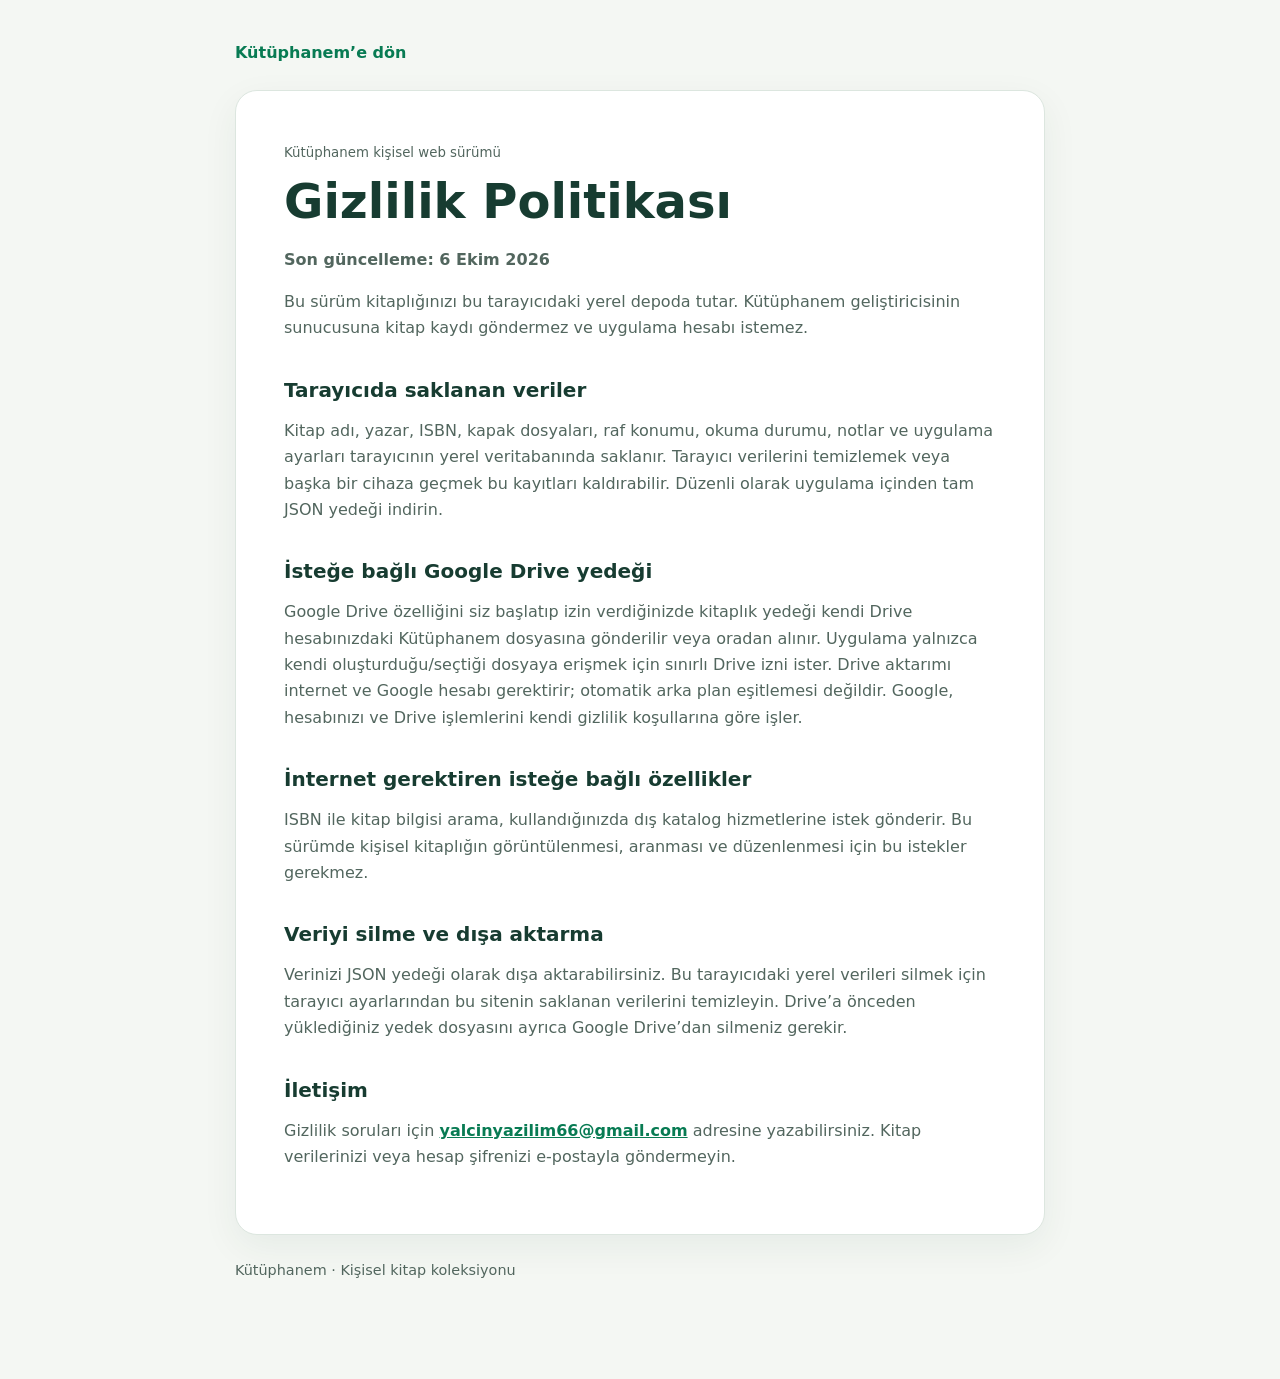
==== gizlilik.html @ f721af59 "Kütüphanem kişisel Web sürümünü yayımla" ====
<!doctype html>
<html lang="tr">
<head>
  <meta charset="utf-8" />
  <meta name="viewport" content="width=device-width, initial-scale=1" />
  <meta name="theme-color" content="#143f32" />
  <title>Gizlilik Politikası · Kütüphanem</title>
  <style>
    :root{color-scheme:light;--ink:#173c31;--muted:#52665e;--paper:#f4f7f3;--card:#fff;--line:#dce6df;--accent:#087b53}
    *{box-sizing:border-box}body{margin:0;background:var(--paper);color:var(--ink);font:16px/1.65 system-ui,-apple-system,"Segoe UI",sans-serif}
    main{max-width:850px;margin:40px auto;padding:0 20px 56px}.card{background:var(--card);border:1px solid var(--line);border-radius:22px;padding:clamp(22px,5vw,48px);box-shadow:0 12px 36px #173c3110}
    h1,h2{line-height:1.2}h1{font-size:clamp(2rem,6vw,3rem);margin:.15em 0}h2{font-size:1.25rem;margin:1.8em 0 .45em}p,li{color:var(--muted)}a{color:var(--accent);font-weight:650}header{margin-bottom:24px}header a{text-decoration:none}small,footer{color:var(--muted)}footer{margin-top:24px;font-size:.9rem}
  </style>
</head>
<body><main>
  <header><a href="/">Kütüphanem’e dön</a></header>
  <article class="card">
    <small>Kütüphanem kişisel web sürümü</small>
    <h1>Gizlilik Politikası</h1>
    <p><strong>Son güncelleme: 6 Ekim 2026</strong></p>
    <p>Bu sürüm kitaplığınızı bu tarayıcıdaki yerel depoda tutar. Kütüphanem geliştiricisinin sunucusuna kitap kaydı göndermez ve uygulama hesabı istemez.</p>
    <h2>Tarayıcıda saklanan veriler</h2>
    <p>Kitap adı, yazar, ISBN, kapak dosyaları, raf konumu, okuma durumu, notlar ve uygulama ayarları tarayıcının yerel veritabanında saklanır. Tarayıcı verilerini temizlemek veya başka bir cihaza geçmek bu kayıtları kaldırabilir. Düzenli olarak uygulama içinden tam JSON yedeği indirin.</p>
    <h2>İsteğe bağlı Google Drive yedeği</h2>
    <p>Google Drive özelliğini siz başlatıp izin verdiğinizde kitaplık yedeği kendi Drive hesabınızdaki Kütüphanem dosyasına gönderilir veya oradan alınır. Uygulama yalnızca kendi oluşturduğu/seçtiği dosyaya erişmek için sınırlı Drive izni ister. Drive aktarımı internet ve Google hesabı gerektirir; otomatik arka plan eşitlemesi değildir. Google, hesabınızı ve Drive işlemlerini kendi gizlilik koşullarına göre işler.</p>
    <h2>İnternet gerektiren isteğe bağlı özellikler</h2>
    <p>ISBN ile kitap bilgisi arama, kullandığınızda dış katalog hizmetlerine istek gönderir. Bu sürümde kişisel kitaplığın görüntülenmesi, aranması ve düzenlenmesi için bu istekler gerekmez.</p>
    <h2>Veriyi silme ve dışa aktarma</h2>
    <p>Verinizi JSON yedeği olarak dışa aktarabilirsiniz. Bu tarayıcıdaki yerel verileri silmek için tarayıcı ayarlarından bu sitenin saklanan verilerini temizleyin. Drive’a önceden yüklediğiniz yedek dosyasını ayrıca Google Drive’dan silmeniz gerekir.</p>
    <h2>İletişim</h2>
    <p>Gizlilik soruları için <a href="mailto:yalcinyazilim66@gmail.com?subject=K%C3%BCt%C3%BCphanem%20gizlilik%20sorusu">yalcinyazilim66@gmail.com</a> adresine yazabilirsiniz. Kitap verilerinizi veya hesap şifrenizi e-postayla göndermeyin.</p>
  </article>
  <footer>Kütüphanem · Kişisel kitap koleksiyonu</footer>
</main></body>
</html>
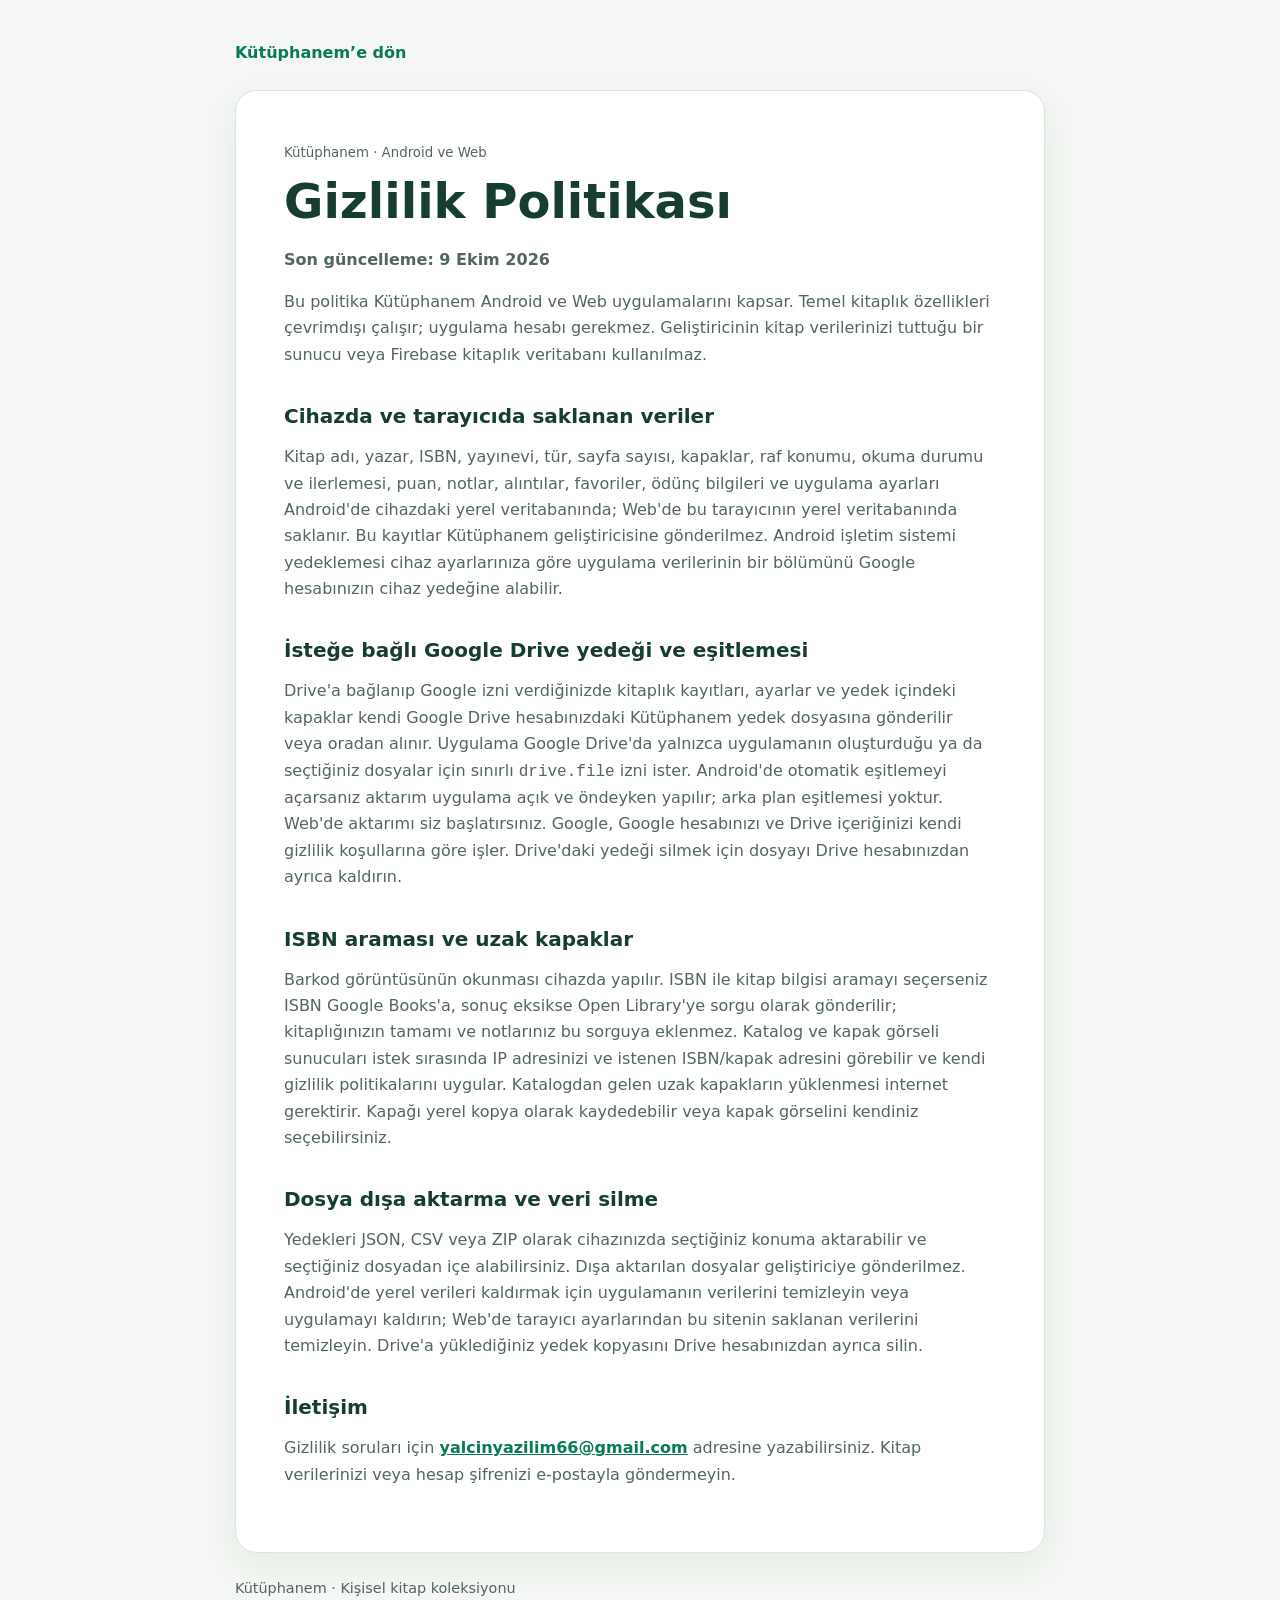
==== commit a5f23277: "Update privacy policy for Android and web" ====
--- a/gizlilik.html
+++ b/gizlilik.html
@@ -15,18 +15,18 @@
 <body><main>
   <header><a href="/">Kütüphanem’e dön</a></header>
   <article class="card">
-    <small>Kütüphanem kişisel web sürümü</small>
+    <small>Kütüphanem · Android ve Web</small>
     <h1>Gizlilik Politikası</h1>
-    <p><strong>Son güncelleme: 6 Ekim 2026</strong></p>
-    <p>Bu sürüm kitaplığınızı bu tarayıcıdaki yerel depoda tutar. Kütüphanem geliştiricisinin sunucusuna kitap kaydı göndermez ve uygulama hesabı istemez.</p>
-    <h2>Tarayıcıda saklanan veriler</h2>
-    <p>Kitap adı, yazar, ISBN, kapak dosyaları, raf konumu, okuma durumu, notlar ve uygulama ayarları tarayıcının yerel veritabanında saklanır. Tarayıcı verilerini temizlemek veya başka bir cihaza geçmek bu kayıtları kaldırabilir. Düzenli olarak uygulama içinden tam JSON yedeği indirin.</p>
-    <h2>İsteğe bağlı Google Drive yedeği</h2>
-    <p>Google Drive özelliğini siz başlatıp izin verdiğinizde kitaplık yedeği kendi Drive hesabınızdaki Kütüphanem dosyasına gönderilir veya oradan alınır. Uygulama yalnızca kendi oluşturduğu/seçtiği dosyaya erişmek için sınırlı Drive izni ister. Drive aktarımı internet ve Google hesabı gerektirir; otomatik arka plan eşitlemesi değildir. Google, hesabınızı ve Drive işlemlerini kendi gizlilik koşullarına göre işler.</p>
-    <h2>İnternet gerektiren isteğe bağlı özellikler</h2>
-    <p>ISBN ile kitap bilgisi arama, kullandığınızda dış katalog hizmetlerine istek gönderir. Bu sürümde kişisel kitaplığın görüntülenmesi, aranması ve düzenlenmesi için bu istekler gerekmez.</p>
-    <h2>Veriyi silme ve dışa aktarma</h2>
-    <p>Verinizi JSON yedeği olarak dışa aktarabilirsiniz. Bu tarayıcıdaki yerel verileri silmek için tarayıcı ayarlarından bu sitenin saklanan verilerini temizleyin. Drive’a önceden yüklediğiniz yedek dosyasını ayrıca Google Drive’dan silmeniz gerekir.</p>
+    <p><strong>Son güncelleme: 9 Ekim 2026</strong></p>
+    <p>Bu politika Kütüphanem Android ve Web uygulamalarını kapsar. Temel kitaplık özellikleri çevrimdışı çalışır; uygulama hesabı gerekmez. Geliştiricinin kitap verilerinizi tuttuğu bir sunucu veya Firebase kitaplık veritabanı kullanılmaz.</p>
+    <h2>Cihazda ve tarayıcıda saklanan veriler</h2>
+    <p>Kitap adı, yazar, ISBN, yayınevi, tür, sayfa sayısı, kapaklar, raf konumu, okuma durumu ve ilerlemesi, puan, notlar, alıntılar, favoriler, ödünç bilgileri ve uygulama ayarları Android'de cihazdaki yerel veritabanında; Web'de bu tarayıcının yerel veritabanında saklanır. Bu kayıtlar Kütüphanem geliştiricisine gönderilmez. Android işletim sistemi yedeklemesi cihaz ayarlarınıza göre uygulama verilerinin bir bölümünü Google hesabınızın cihaz yedeğine alabilir.</p>
+    <h2>İsteğe bağlı Google Drive yedeği ve eşitlemesi</h2>
+    <p>Drive'a bağlanıp Google izni verdiğinizde kitaplık kayıtları, ayarlar ve yedek içindeki kapaklar kendi Google Drive hesabınızdaki Kütüphanem yedek dosyasına gönderilir veya oradan alınır. Uygulama Google Drive'da yalnızca uygulamanın oluşturduğu ya da seçtiğiniz dosyalar için sınırlı <code>drive.file</code> izni ister. Android'de otomatik eşitlemeyi açarsanız aktarım uygulama açık ve öndeyken yapılır; arka plan eşitlemesi yoktur. Web'de aktarımı siz başlatırsınız. Google, Google hesabınızı ve Drive içeriğinizi kendi gizlilik koşullarına göre işler. Drive'daki yedeği silmek için dosyayı Drive hesabınızdan ayrıca kaldırın.</p>
+    <h2>ISBN araması ve uzak kapaklar</h2>
+    <p>Barkod görüntüsünün okunması cihazda yapılır. ISBN ile kitap bilgisi aramayı seçerseniz ISBN Google Books'a, sonuç eksikse Open Library'ye sorgu olarak gönderilir; kitaplığınızın tamamı ve notlarınız bu sorguya eklenmez. Katalog ve kapak görseli sunucuları istek sırasında IP adresinizi ve istenen ISBN/kapak adresini görebilir ve kendi gizlilik politikalarını uygular. Katalogdan gelen uzak kapakların yüklenmesi internet gerektirir. Kapağı yerel kopya olarak kaydedebilir veya kapak görselini kendiniz seçebilirsiniz.</p>
+    <h2>Dosya dışa aktarma ve veri silme</h2>
+    <p>Yedekleri JSON, CSV veya ZIP olarak cihazınızda seçtiğiniz konuma aktarabilir ve seçtiğiniz dosyadan içe alabilirsiniz. Dışa aktarılan dosyalar geliştiriciye gönderilmez. Android'de yerel verileri kaldırmak için uygulamanın verilerini temizleyin veya uygulamayı kaldırın; Web'de tarayıcı ayarlarından bu sitenin saklanan verilerini temizleyin. Drive'a yüklediğiniz yedek kopyasını Drive hesabınızdan ayrıca silin.</p>
     <h2>İletişim</h2>
     <p>Gizlilik soruları için <a href="mailto:yalcinyazilim66@gmail.com?subject=K%C3%BCt%C3%BCphanem%20gizlilik%20sorusu">yalcinyazilim66@gmail.com</a> adresine yazabilirsiniz. Kitap verilerinizi veya hesap şifrenizi e-postayla göndermeyin.</p>
   </article>
